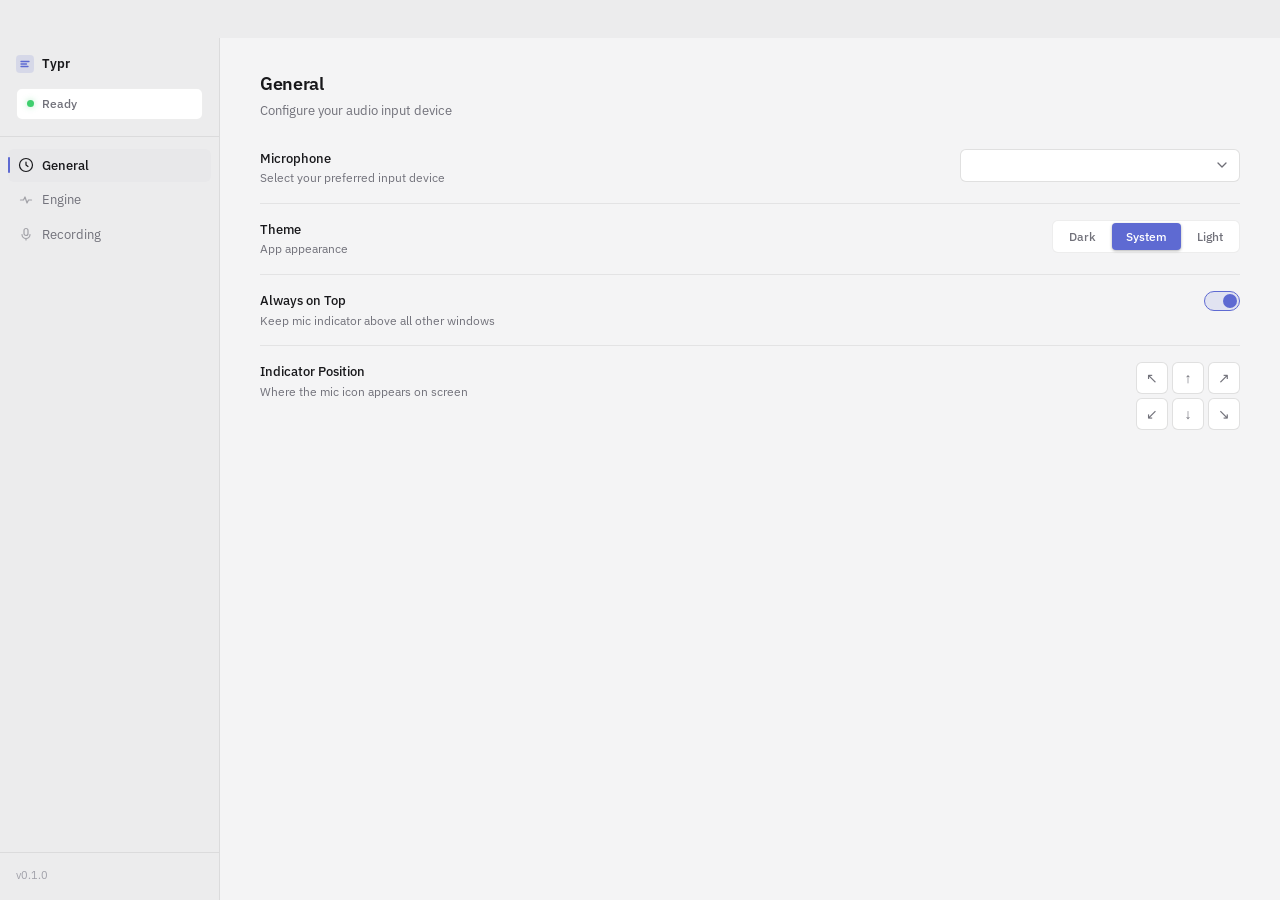
==== index.html @ 4ec6858b "WIP: stan zbudowanej wersji Typr przed zmianami (Groq, panel, języki) Co-Authored-By: Claude Opus 5." ====
<!doctype html>
<html lang="en" data-theme="system">
  <head>
    <meta charset="UTF-8" />
    <meta name="viewport" content="width=device-width, initial-scale=1.0" />
    <title>Typr</title>
    <link rel="preconnect" href="https://fonts.googleapis.com" />
    <link rel="preconnect" href="https://fonts.gstatic.com" crossorigin />
    <link href="https://fonts.googleapis.com/css2?family=IBM+Plex+Sans:wght@400;500;600&display=swap" rel="stylesheet" />
    <link rel="stylesheet" href="/src/style.css" />
  </head>
  <body>
    <div id="app">
      <div id="titlebar" data-tauri-drag-region></div>
      <div id="app-body">
      <aside id="sidebar">
        <div class="sidebar-header">
          <div class="app-identity">
            <svg class="app-icon" width="18" height="18" viewBox="0 0 18 18" fill="none">
              <rect width="18" height="18" rx="4" fill="currentColor" opacity="0.15"/>
              <path d="M5 6.5h8M5 9h5.5M5 11.5h7" stroke="currentColor" stroke-width="1.3" stroke-linecap="round"/>
            </svg>
            <span class="app-name">Typr</span>
          </div>
          <div id="status-indicator">
            <span id="status-dot"></span>
            <span id="status-text">Ready</span>
          </div>
        </div>
        <nav id="sidebar-nav">
          <a class="nav-item active" data-section="general">
            <svg class="nav-icon" width="16" height="16" viewBox="0 0 16 16" fill="none">
              <circle cx="8" cy="8" r="6.5" stroke="currentColor" stroke-width="1.2"/>
              <path d="M8 5v3l2 1.5" stroke="currentColor" stroke-width="1.2" stroke-linecap="round" stroke-linejoin="round"/>
            </svg>
            General
          </a>
          <a class="nav-item" data-section="engine">
            <svg class="nav-icon" width="16" height="16" viewBox="0 0 16 16" fill="none">
              <path d="M2.5 8h3l1.5-3 2 6 1.5-3h3" stroke="currentColor" stroke-width="1.2" stroke-linecap="round" stroke-linejoin="round"/>
            </svg>
            Engine
          </a>
          <a class="nav-item" data-section="recording">
            <svg class="nav-icon" width="16" height="16" viewBox="0 0 16 16" fill="none">
              <rect x="6" y="2.5" width="4" height="7" rx="2" stroke="currentColor" stroke-width="1.2"/>
              <path d="M4 8.5a4 4 0 008 0M8 12.5v1.5" stroke="currentColor" stroke-width="1.2" stroke-linecap="round"/>
            </svg>
            Recording
          </a>
        </nav>
        <div class="sidebar-footer">
          <span class="version-text">v0.1.0</span>
        </div>
      </aside>

      <main id="content">
        <section id="section-general" class="content-section active">
          <div class="section-header">
            <h2 class="section-title">General</h2>
            <p class="section-desc">Configure your audio input device</p>
          </div>
          <div class="settings-list">
            <div class="setting-row">
              <div class="setting-label">
                <span class="label-text">Microphone</span>
                <span class="label-hint">Select your preferred input device</span>
              </div>
              <div class="setting-control">
                <select id="mic-select"></select>
              </div>
            </div>
            <div class="setting-row">
              <div class="setting-label">
                <span class="label-text">Theme</span>
                <span class="label-hint">App appearance</span>
              </div>
              <div class="setting-control">
                <div class="toggle-group">
                  <button class="toggle-btn theme-btn" data-theme="dark">Dark</button>
                  <button class="toggle-btn theme-btn active" data-theme="system">System</button>
                  <button class="toggle-btn theme-btn" data-theme="light">Light</button>
                </div>
              </div>
            </div>
            <div class="setting-row">
              <div class="setting-label">
                <span class="label-text">Always on Top</span>
                <span class="label-hint">Keep mic indicator above all other windows</span>
              </div>
              <div class="setting-control">
                <label class="switch">
                  <input type="checkbox" id="always-on-top" checked />
                  <span class="switch-track"></span>
                </label>
              </div>
            </div>
            <div class="setting-row">
              <div class="setting-label">
                <span class="label-text">Indicator Position</span>
                <span class="label-hint">Where the mic icon appears on screen</span>
              </div>
              <div class="setting-control">
                <div class="position-grid" id="position-grid">
                  <button class="pos-btn" data-pos="top-left">↖</button>
                  <button class="pos-btn" data-pos="top-center">↑</button>
                  <button class="pos-btn" data-pos="top-right">↗</button>
                  <button class="pos-btn" data-pos="bottom-left">↙</button>
                  <button class="pos-btn" data-pos="bottom-center">↓</button>
                  <button class="pos-btn" data-pos="bottom-right">↘</button>
                </div>
              </div>
            </div>
          </div>
        </section>

        <section id="section-engine" class="content-section">
          <div class="section-header">
            <h2 class="section-title">Engine</h2>
            <p class="section-desc">OpenAI Whisper API transcription</p>
          </div>
          <div class="settings-list">
            <div class="setting-row">
              <div class="setting-label">
                <span class="label-text">OpenAI API Key</span>
                <span class="label-hint">Get your key from platform.openai.com/api-keys</span>
              </div>
              <div class="setting-control">
                <input type="password" id="openai-key" placeholder="sk-..." />
              </div>
            </div>
          </div>
        </section>

        <section id="section-recording" class="content-section">
          <div class="section-header">
            <h2 class="section-title">Recording</h2>
            <p class="section-desc">Configure your hotkeys — both work independently</p>
          </div>
          <div class="settings-list">
            <div class="setting-row">
              <div class="setting-label">
                <span class="label-text">Toggle Hotkey</span>
                <span class="label-hint">Press once to start, press again to stop &amp; transcribe</span>
              </div>
              <div class="setting-control">
                <button id="hotkey-toggle-btn" class="hotkey-btn">⌘ ⇧ Space</button>
              </div>
            </div>
            <div class="setting-row">
              <div class="setting-label">
                <span class="label-text">Push to Talk Hotkey</span>
                <span class="label-hint">Hold to record, release to transcribe</span>
              </div>
              <div class="setting-control">
                <button id="hotkey-ptt-btn" class="hotkey-btn">⇧ ⌥ Space</button>
              </div>
            </div>
          </div>
        </section>
      </main>
      </div>
    </div>
    <script type="module" src="/src/main.ts"></script>
  </body>
</html>
---- src/style.css ----
:root {
  --bg:             #09090b;
  --sidebar-bg:     #0c0c0e;
  --surface:        #131316;
  --surface-hover:  #1a1a1f;
  --surface-active: #1f1f26;
  --text:           #ececef;
  --text-secondary: #6e6e76;
  --text-tertiary:  #3e3e44;
  --accent:         #5e6ad2;
  --accent-hover:   #6872db;
  --accent-subtle:  rgba(94, 106, 210, 0.12);
  --green:          #3ecf6e;
  --red:            #e5484d;
  --yellow:         #f5a623;
  --border:         rgba(255, 255, 255, 0.06);
  --border-strong:  rgba(255, 255, 255, 0.1);
  --radius:         6px;
  --radius-lg:      8px;
  --font:           'IBM Plex Sans', -apple-system, BlinkMacSystemFont, "Segoe UI", sans-serif;
  --transition:     150ms ease;
}

:root[data-theme="light"] {
  --bg:             #f4f4f5;
  --sidebar-bg:     #ececed;
  --surface:        #ffffff;
  --surface-hover:  #f0f0f1;
  --surface-active: #e8e8ea;
  --text:           #18181b;
  --text-secondary: #71717a;
  --text-tertiary:  #a1a1aa;
  --border:         rgba(0, 0, 0, 0.07);
  --border-strong:  rgba(0, 0, 0, 0.12);
}

@media (prefers-color-scheme: light) {
  :root[data-theme="system"] {
    --bg:             #f4f4f5;
    --sidebar-bg:     #ececed;
    --surface:        #ffffff;
    --surface-hover:  #f0f0f1;
    --surface-active: #e8e8ea;
    --text:           #18181b;
    --text-secondary: #71717a;
    --text-tertiary:  #a1a1aa;
    --border:         rgba(0, 0, 0, 0.07);
    --border-strong:  rgba(0, 0, 0, 0.12);
  }
}

* {
  margin: 0;
  padding: 0;
  box-sizing: border-box;
}

body {
  font-family: var(--font);
  background: var(--bg);
  color: var(--text);
  user-select: none;
  -webkit-user-select: none;
  font-size: 13px;
  line-height: 1.5;
  -webkit-font-smoothing: antialiased;
  -moz-osx-font-smoothing: grayscale;
  overflow: hidden;
}

/* ── App Shell ──────────────────────────────────────── */

#app {
  display: flex;
  flex-direction: column;
  height: 100vh;
  width: 100vw;
}

#titlebar {
  height: 38px;
  width: 100%;
  flex-shrink: 0;
  background: var(--sidebar-bg);
}

#app-body {
  display: flex;
  flex: 1;
  min-height: 0;
}

/* ── Sidebar ────────────────────────────────────────── */

#sidebar {
  width: 220px;
  min-width: 220px;
  background: var(--sidebar-bg);
  border-right: 1px solid var(--border);
  display: flex;
  flex-direction: column;
  padding: 16px 0;
}

.sidebar-header {
  padding: 0 16px 16px;
  border-bottom: 1px solid var(--border);
  margin-bottom: 8px;
}

.app-identity {
  display: flex;
  align-items: center;
  gap: 8px;
  margin-bottom: 14px;
}

.app-icon {
  color: var(--accent);
  flex-shrink: 0;
}

.app-name {
  font-size: 13px;
  font-weight: 600;
  color: var(--text);
  letter-spacing: -0.01em;
}

#status-indicator {
  display: flex;
  align-items: center;
  gap: 8px;
  padding: 6px 10px;
  background: var(--surface);
  border-radius: var(--radius);
  border: 1px solid var(--border);
}

#status-dot {
  width: 7px;
  height: 7px;
  border-radius: 50%;
  background: var(--green);
  flex-shrink: 0;
  box-shadow: 0 0 6px rgba(62, 207, 110, 0.4);
}

#status-dot.ready {
  background: var(--green);
  box-shadow: 0 0 6px rgba(62, 207, 110, 0.4);
}

#status-dot.recording {
  background: var(--red);
  box-shadow: 0 0 6px rgba(229, 72, 77, 0.5);
  animation: pulse 1s ease-in-out infinite;
}

#status-dot.transcribing {
  background: var(--yellow);
  box-shadow: 0 0 6px rgba(245, 166, 35, 0.4);
  animation: pulse 1.5s ease-in-out infinite;
}

@keyframes pulse {
  0%, 100% { opacity: 1; }
  50% { opacity: 0.35; }
}

#status-text {
  font-size: 12px;
  font-weight: 500;
  color: var(--text-secondary);
}

/* ── Navigation ─────────────────────────────────────── */

#sidebar-nav {
  flex: 1;
  padding: 4px 8px;
  display: flex;
  flex-direction: column;
  gap: 1px;
}

.nav-item {
  display: flex;
  align-items: center;
  gap: 8px;
  padding: 7px 10px;
  border-radius: var(--radius);
  color: var(--text-secondary);
  text-decoration: none;
  font-size: 13px;
  font-weight: 400;
  cursor: pointer;
  transition: all var(--transition);
  position: relative;
}

.nav-item:hover {
  color: var(--text);
  background: var(--surface-hover);
}

.nav-item.active {
  color: var(--text);
  background: var(--surface-active);
  font-weight: 500;
}

.nav-item.active::before {
  content: '';
  position: absolute;
  left: 0;
  top: 50%;
  transform: translateY(-50%);
  width: 2px;
  height: 16px;
  background: var(--accent);
  border-radius: 1px;
}

.nav-icon {
  width: 16px;
  height: 16px;
  flex-shrink: 0;
  opacity: 0.6;
}

.nav-item.active .nav-icon {
  opacity: 1;
}

/* ── Sidebar Footer ─────────────────────────────────── */

.sidebar-footer {
  padding: 12px 16px 0;
  border-top: 1px solid var(--border);
  margin-top: auto;
}

.version-text {
  font-size: 11px;
  color: var(--text-tertiary);
  font-weight: 400;
}

/* ── Content Area ───────────────────────────────────── */

#content {
  flex: 1;
  overflow-y: auto;
  background: var(--bg);
}

.content-section {
  display: none;
  padding: 32px 40px;
  animation: fadeIn 200ms ease;
}

.content-section.active {
  display: block;
}

@keyframes fadeIn {
  from { opacity: 0; transform: translateY(4px); }
  to { opacity: 1; transform: translateY(0); }
}

.section-header {
  margin-bottom: 28px;
}

.section-title {
  font-size: 18px;
  font-weight: 600;
  color: var(--text);
  letter-spacing: -0.02em;
  margin-bottom: 4px;
}

.section-desc {
  font-size: 13px;
  color: var(--text-secondary);
  font-weight: 400;
}

/* ── Settings List ──────────────────────────────────── */

.settings-list {
  display: flex;
  flex-direction: column;
}

.setting-row {
  display: flex;
  align-items: flex-start;
  justify-content: space-between;
  gap: 32px;
  padding: 16px 0;
  border-bottom: 1px solid var(--border);
}

.setting-row:first-child {
  padding-top: 0;
}

.setting-row:last-child {
  border-bottom: none;
}

.setting-label {
  flex-shrink: 0;
  min-width: 200px;
}

.label-text {
  display: block;
  font-size: 13px;
  font-weight: 500;
  color: var(--text);
  margin-bottom: 2px;
}

.label-hint {
  display: block;
  font-size: 12px;
  color: var(--text-secondary);
  line-height: 1.4;
}

.setting-control {
  flex: 1;
  display: flex;
  justify-content: flex-end;
  min-width: 0;
}

/* ── Form Controls ──────────────────────────────────── */

select,
input[type="password"] {
  width: 100%;
  max-width: 280px;
  padding: 7px 12px;
  background: var(--surface);
  color: var(--text);
  border: 1px solid var(--border-strong);
  border-radius: var(--radius);
  font-family: var(--font);
  font-size: 13px;
  outline: none;
  transition: border-color var(--transition);
  appearance: none;
  -webkit-appearance: none;
}

select {
  background-image: url("data:image/svg+xml,%3Csvg width='10' height='6' viewBox='0 0 10 6' fill='none' xmlns='http://www.w3.org/2000/svg'%3E%3Cpath d='M1 1l4 4 4-4' stroke='%236e6e76' stroke-width='1.3' stroke-linecap='round' stroke-linejoin='round'/%3E%3C/svg%3E");
  background-repeat: no-repeat;
  background-position: right 12px center;
  padding-right: 32px;
  cursor: pointer;
}

select:focus,
input[type="password"]:focus {
  border-color: var(--accent);
  box-shadow: 0 0 0 2px var(--accent-subtle);
}

input[type="password"]::placeholder {
  color: var(--text-tertiary);
}

/* ── Toggle Group ───────────────────────────────────── */

.toggle-group {
  display: inline-flex;
  gap: 2px;
  background: var(--surface);
  border-radius: var(--radius);
  padding: 2px;
  border: 1px solid var(--border);
}

.toggle-btn {
  padding: 6px 14px;
  border: none;
  border-radius: 4px;
  background: transparent;
  color: var(--text-secondary);
  font-family: var(--font);
  font-size: 12px;
  font-weight: 500;
  cursor: pointer;
  transition: all var(--transition);
  white-space: nowrap;
}

.toggle-btn:hover {
  color: var(--text);
}

.toggle-btn.active {
  background: var(--accent);
  color: #fff;
  box-shadow: 0 1px 3px rgba(0, 0, 0, 0.3);
}

/* ── Buttons ────────────────────────────────────────── */

.btn-primary {
  padding: 7px 16px;
  background: var(--accent);
  color: #fff;
  border: none;
  border-radius: var(--radius);
  font-family: var(--font);
  font-size: 12px;
  font-weight: 500;
  cursor: pointer;
  transition: all var(--transition);
  white-space: nowrap;
}

.btn-primary:hover {
  background: var(--accent-hover);
}

.btn-primary:disabled {
  opacity: 0.5;
  cursor: default;
}

/* ── Model Row ──────────────────────────────────────── */

.model-row {
  display: flex;
  gap: 8px;
  width: 100%;
  max-width: 280px;
}

.model-row select {
  flex: 1;
  max-width: none;
}

/* ── Progress Bar ───────────────────────────────────── */

#download-progress {
  padding: 0 0 16px;
  border-bottom: 1px solid var(--border);
}

#progress-bar {
  height: 3px;
  background: var(--surface);
  border-radius: 2px;
  overflow: hidden;
  margin-top: 8px;
}

#progress-fill {
  height: 100%;
  background: var(--accent);
  border-radius: 2px;
  transition: width 0.3s ease;
  width: 0%;
}

/* ── Kbd ────────────────────────────────────────────── */

kbd {
  display: inline-block;
  padding: 5px 12px;
  background: var(--surface);
  border: 1px solid var(--border-strong);
  border-radius: var(--radius);
  font-family: 'SF Mono', 'Fira Code', 'Cascadia Code', monospace;
  font-size: 12px;
  color: var(--text-secondary);
  letter-spacing: 0.02em;
}

/* ── Utility ────────────────────────────────────────── */

.hidden {
  display: none !important;
}

/* ── Scrollbar ──────────────────────────────────────── */

#content::-webkit-scrollbar {
  width: 6px;
}

#content::-webkit-scrollbar-track {
  background: transparent;
}

#content::-webkit-scrollbar-thumb {
  background: var(--border-strong);
  border-radius: 3px;
}

#content::-webkit-scrollbar-thumb:hover {
  background: var(--text-tertiary);
}

/* ── Selection ──────────────────────────────────────── */

::selection {
  background: var(--accent-subtle);
  color: var(--text);
}

/* ── Hotkey button ──────────────────────────────────── */

.hotkey-btn {
  background: var(--surface);
  border: 1px solid var(--border-strong);
  border-radius: var(--radius);
  color: var(--text);
  font-family: var(--font);
  font-size: 13px;
  padding: 5px 12px;
  cursor: pointer;
  transition: background var(--transition), border-color var(--transition);
  min-width: 110px;
  text-align: center;
}

.hotkey-btn:hover {
  background: var(--surface-hover);
  border-color: var(--accent);
}

/* ── Toggle switch ──────────────────────────────────── */

.switch {
  position: relative;
  display: inline-block;
  width: 36px;
  height: 20px;
  cursor: pointer;
}

.switch input { display: none; }

.switch-track {
  position: absolute;
  inset: 0;
  background: var(--surface);
  border: 1px solid var(--border-strong);
  border-radius: 10px;
  transition: background var(--transition), border-color var(--transition);
}

.switch-track::after {
  content: '';
  position: absolute;
  width: 14px;
  height: 14px;
  left: 2px;
  top: 2px;
  background: var(--text-secondary);
  border-radius: 50%;
  transition: transform var(--transition), background var(--transition);
}

.switch input:checked + .switch-track {
  background: var(--accent-subtle);
  border-color: var(--accent);
}

.switch input:checked + .switch-track::after {
  background: var(--accent);
  transform: translateX(16px);
}

/* ── Position grid ──────────────────────────────────── */

.position-grid {
  display: grid;
  grid-template-columns: repeat(3, 32px);
  gap: 4px;
}

.pos-btn {
  width: 32px;
  height: 32px;
  background: var(--surface);
  border: 1px solid var(--border-strong);
  border-radius: var(--radius);
  color: var(--text-secondary);
  font-size: 14px;
  cursor: pointer;
  display: flex;
  align-items: center;
  justify-content: center;
  transition: background var(--transition), border-color var(--transition), color var(--transition);
}

.pos-btn:hover {
  background: var(--surface-hover);
  color: var(--text);
}

.pos-btn.active {
  background: var(--accent-subtle);
  border-color: var(--accent);
  color: var(--accent);
}

.hotkey-btn.capturing {
  border-color: var(--accent);
  color: var(--text-secondary);
  background: var(--surface-active);
}
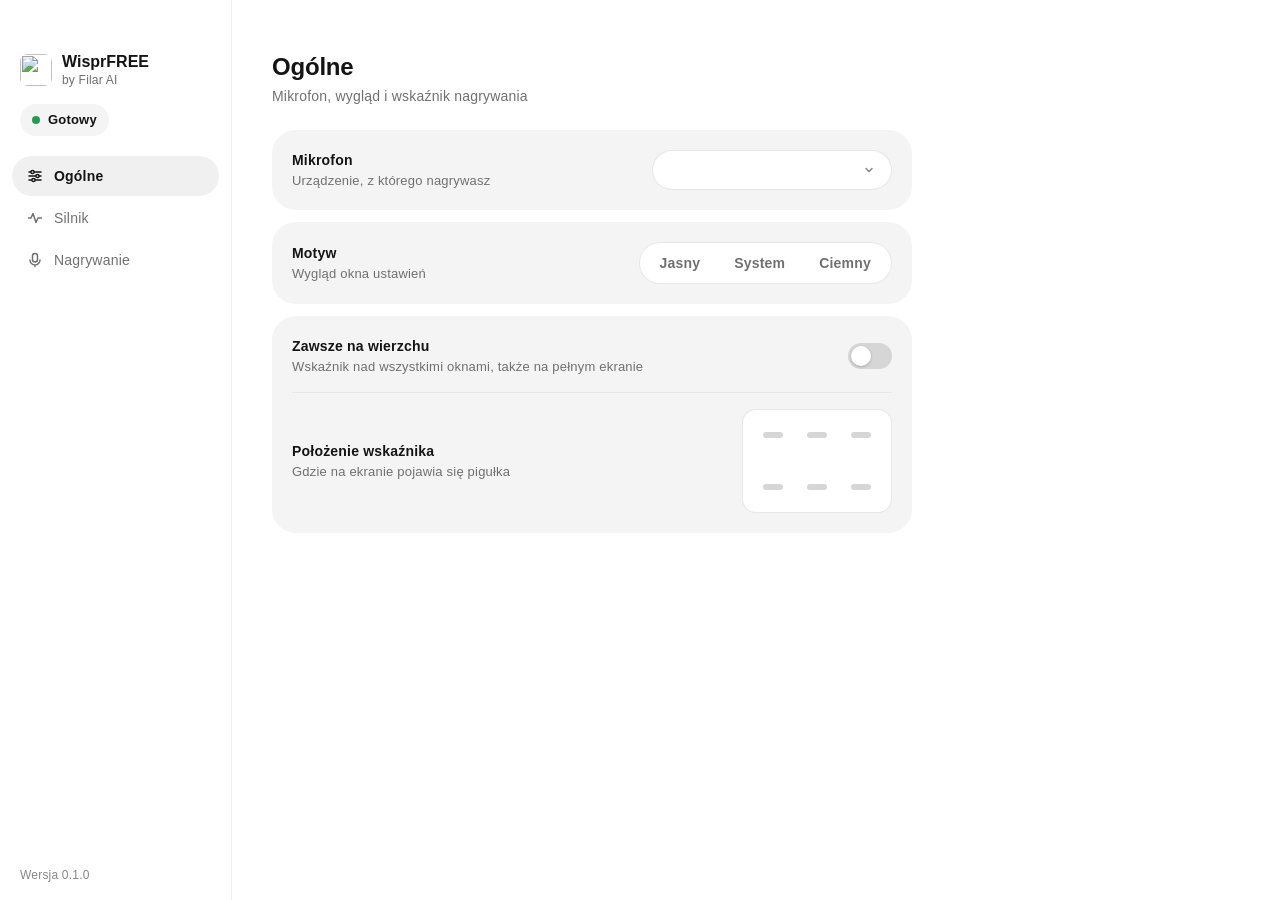
==== commit 6be38436: "WisprFREE: Groq i języki, klucze w Pęku kluczy, nowy wygląd Filar AI - Groq (whisper-large-v3-turbo)" ====
--- a/index.html
+++ b/index.html
@@ -1,164 +1,271 @@
 <!doctype html>
-<html lang="en" data-theme="system">
+<html lang="pl" data-theme="system">
   <head>
     <meta charset="UTF-8" />
     <meta name="viewport" content="width=device-width, initial-scale=1.0" />
-    <title>Typr</title>
-    <link rel="preconnect" href="https://fonts.googleapis.com" />
-    <link rel="preconnect" href="https://fonts.gstatic.com" crossorigin />
-    <link href="https://fonts.googleapis.com/css2?family=IBM+Plex+Sans:wght@400;500;600&display=swap" rel="stylesheet" />
+    <title>WisprFREE</title>
     <link rel="stylesheet" href="/src/style.css" />
   </head>
   <body>
     <div id="app">
       <div id="titlebar" data-tauri-drag-region></div>
       <div id="app-body">
-      <aside id="sidebar">
-        <div class="sidebar-header">
-          <div class="app-identity">
-            <svg class="app-icon" width="18" height="18" viewBox="0 0 18 18" fill="none">
-              <rect width="18" height="18" rx="4" fill="currentColor" opacity="0.15"/>
-              <path d="M5 6.5h8M5 9h5.5M5 11.5h7" stroke="currentColor" stroke-width="1.3" stroke-linecap="round"/>
-            </svg>
-            <span class="app-name">Typr</span>
+        <aside id="sidebar">
+          <div class="sidebar-header">
+            <div class="app-identity">
+              <img class="app-icon" src="/app-icon.png" alt="" width="32" height="32" />
+              <div class="app-name-wrap">
+                <span class="app-name">WisprFREE</span>
+                <span class="app-by">by Filar AI</span>
+              </div>
+            </div>
+            <div id="status-indicator" role="status" aria-live="polite">
+              <span id="status-dot" class="ready"></span>
+              <span id="status-text">Gotowy</span>
+            </div>
           </div>
-          <div id="status-indicator">
-            <span id="status-dot"></span>
-            <span id="status-text">Ready</span>
+
+          <nav id="sidebar-nav">
+            <a class="nav-item active" data-section="general" href="#">
+              <svg class="nav-icon" width="18" height="18" viewBox="0 0 18 18" fill="none" aria-hidden="true">
+                <path d="M3 5h12M3 9h12M3 13h12" stroke="currentColor" stroke-width="1.5" stroke-linecap="round"/>
+                <circle cx="6.5" cy="5" r="1.6" fill="var(--sidebar-bg)" stroke="currentColor" stroke-width="1.5"/>
+                <circle cx="11.5" cy="9" r="1.6" fill="var(--sidebar-bg)" stroke="currentColor" stroke-width="1.5"/>
+                <circle cx="7.5" cy="13" r="1.6" fill="var(--sidebar-bg)" stroke="currentColor" stroke-width="1.5"/>
+              </svg>
+              Ogólne
+            </a>
+            <a class="nav-item" data-section="engine" href="#">
+              <svg class="nav-icon" width="18" height="18" viewBox="0 0 18 18" fill="none" aria-hidden="true">
+                <path d="M2.5 9h2.5l2-4.5 3 9 2-4.5h3.5" stroke="currentColor" stroke-width="1.5" stroke-linecap="round" stroke-linejoin="round"/>
+              </svg>
+              Silnik
+              <span class="nav-badge" id="engine-badge" hidden aria-label="Brak klucza">!</span>
+            </a>
+            <a class="nav-item" data-section="recording" href="#">
+              <svg class="nav-icon" width="18" height="18" viewBox="0 0 18 18" fill="none" aria-hidden="true">
+                <rect x="6.5" y="2.5" width="5" height="8.5" rx="2.5" stroke="currentColor" stroke-width="1.5"/>
+                <path d="M4 9a5 5 0 0010 0M9 14v1.5" stroke="currentColor" stroke-width="1.5" stroke-linecap="round"/>
+              </svg>
+              Nagrywanie
+            </a>
+          </nav>
+
+          <div class="sidebar-footer">
+            <span class="version-text">Wersja 0.1.0</span>
           </div>
-        </div>
-        <nav id="sidebar-nav">
-          <a class="nav-item active" data-section="general">
-            <svg class="nav-icon" width="16" height="16" viewBox="0 0 16 16" fill="none">
-              <circle cx="8" cy="8" r="6.5" stroke="currentColor" stroke-width="1.2"/>
-              <path d="M8 5v3l2 1.5" stroke="currentColor" stroke-width="1.2" stroke-linecap="round" stroke-linejoin="round"/>
-            </svg>
-            General
-          </a>
-          <a class="nav-item" data-section="engine">
-            <svg class="nav-icon" width="16" height="16" viewBox="0 0 16 16" fill="none">
-              <path d="M2.5 8h3l1.5-3 2 6 1.5-3h3" stroke="currentColor" stroke-width="1.2" stroke-linecap="round" stroke-linejoin="round"/>
-            </svg>
-            Engine
-          </a>
-          <a class="nav-item" data-section="recording">
-            <svg class="nav-icon" width="16" height="16" viewBox="0 0 16 16" fill="none">
-              <rect x="6" y="2.5" width="4" height="7" rx="2" stroke="currentColor" stroke-width="1.2"/>
-              <path d="M4 8.5a4 4 0 008 0M8 12.5v1.5" stroke="currentColor" stroke-width="1.2" stroke-linecap="round"/>
-            </svg>
-            Recording
-          </a>
-        </nav>
-        <div class="sidebar-footer">
-          <span class="version-text">v0.1.0</span>
-        </div>
-      </aside>
-
-      <main id="content">
-        <section id="section-general" class="content-section active">
-          <div class="section-header">
-            <h2 class="section-title">General</h2>
-            <p class="section-desc">Configure your audio input device</p>
+        </aside>
+
+        <main id="content">
+          <!-- OGÓLNE -->
+          <section id="section-general" class="content-section active">
+            <header class="section-header">
+              <h1 class="section-title">Ogólne</h1>
+              <p class="section-desc">Mikrofon, wygląd i wskaźnik nagrywania</p>
+            </header>
+
+            <div class="card">
+              <div class="setting-row">
+                <div class="setting-label">
+                  <label class="label-text" for="mic-select">Mikrofon</label>
+                  <span class="label-hint" id="mic-hint">Urządzenie, z którego nagrywasz</span>
+                </div>
+                <div class="setting-control">
+                  <select id="mic-select"></select>
+                </div>
+              </div>
+            </div>
+
+            <div class="card">
+              <div class="setting-row">
+                <div class="setting-label">
+                  <span class="label-text">Motyw</span>
+                  <span class="label-hint">Wygląd okna ustawień</span>
+                </div>
+                <div class="setting-control">
+                  <div class="segmented" role="radiogroup" aria-label="Motyw">
+                    <button class="segment theme-btn" data-theme="light" role="radio">Jasny</button>
+                    <button class="segment theme-btn" data-theme="system" role="radio">System</button>
+                    <button class="segment theme-btn" data-theme="dark" role="radio">Ciemny</button>
+                  </div>
+                </div>
+              </div>
+            </div>
+
+            <div class="card">
+              <div class="setting-row">
+                <div class="setting-label">
+                  <label class="label-text" for="always-on-top">Zawsze na wierzchu</label>
+                  <span class="label-hint">Wskaźnik nad wszystkimi oknami, także na pełnym ekranie</span>
+                </div>
+                <div class="setting-control">
+                  <label class="switch">
+                    <input type="checkbox" id="always-on-top" />
+                    <span class="switch-track"></span>
+                  </label>
+                </div>
+              </div>
+              <div class="setting-row">
+                <div class="setting-label">
+                  <span class="label-text">Położenie wskaźnika</span>
+                  <span class="label-hint">Gdzie na ekranie pojawia się pigułka</span>
+                </div>
+                <div class="setting-control">
+                  <div class="position-grid" role="radiogroup" aria-label="Położenie wskaźnika">
+                    <button class="pos-btn" data-pos="top-left" aria-label="Lewy górny róg"><span></span></button>
+                    <button class="pos-btn" data-pos="top-center" aria-label="Góra, środek"><span></span></button>
+                    <button class="pos-btn" data-pos="top-right" aria-label="Prawy górny róg"><span></span></button>
+                    <button class="pos-btn" data-pos="bottom-left" aria-label="Lewy dolny róg"><span></span></button>
+                    <button class="pos-btn" data-pos="bottom-center" aria-label="Dół, środek"><span></span></button>
+                    <button class="pos-btn" data-pos="bottom-right" aria-label="Prawy dolny róg"><span></span></button>
+                  </div>
+                </div>
+              </div>
+            </div>
+          </section>
+
+          <!-- SILNIK -->
+          <section id="section-engine" class="content-section">
+            <header class="section-header">
+              <h1 class="section-title">Silnik</h1>
+              <p class="section-desc">Kto zamienia mowę na tekst i w jakim języku</p>
+            </header>
+
+            <div class="banner" id="key-banner" hidden>
+              <span id="key-banner-text">Brak klucza Groq. Bez niego dyktowanie nie zadziała.</span>
+              <button class="link-btn" id="key-banner-link">Pobierz darmowy klucz →</button>
+            </div>
+
+            <div class="card">
+              <div class="setting-row">
+                <div class="setting-label">
+                  <span class="label-text">Dostawca</span>
+                  <span class="label-hint">Groq: darmowy i szybszy. OpenAI: płatny (whisper-1)</span>
+                </div>
+                <div class="setting-control">
+                  <div class="segmented" role="radiogroup" aria-label="Dostawca">
+                    <button class="segment engine-btn" data-engine="groq" role="radio">Groq</button>
+                    <button class="segment engine-btn" data-engine="openai" role="radio">OpenAI</button>
+                  </div>
+                </div>
+              </div>
+            </div>
+
+            <div class="card">
+              <div class="setting-row key-row" data-provider="groq">
+                <div class="setting-label">
+                  <span class="label-text">Klucz Groq</span>
+                  <span class="label-hint">Darmowy, z console.groq.com</span>
+                </div>
+                <div class="setting-control key-control"></div>
+              </div>
+              <div class="setting-row key-row" data-provider="openai">
+                <div class="setting-label">
+                  <span class="label-text">Klucz OpenAI</span>
+                  <span class="label-hint">Z platform.openai.com/api-keys</span>
+                </div>
+                <div class="setting-control key-control"></div>
+              </div>
+              <p class="card-note">
+                <svg width="14" height="14" viewBox="0 0 14 14" fill="none" aria-hidden="true"><rect x="3" y="6" width="8" height="6" rx="1.5" stroke="currentColor" stroke-width="1.3"/><path d="M4.75 6V4.5a2.25 2.25 0 014.5 0V6" stroke="currentColor" stroke-width="1.3"/></svg>
+                Klucze są w Pęku kluczy macOS. Aplikacja nigdy ich nie pokazuje.
+              </p>
+            </div>
+
+            <div class="card">
+              <div class="setting-row">
+                <div class="setting-label">
+                  <label class="label-text" for="language-select">Język główny</label>
+                  <span class="label-hint">W tym języku dyktujesz najczęściej</span>
+                </div>
+                <div class="setting-control">
+                  <select id="language-select">
+                    <option value="pl">Polski</option>
+                    <option value="en">Angielski</option>
+                    <option value="de">Niemiecki</option>
+                    <option value="es">Hiszpański</option>
+                    <option value="fr">Francuski</option>
+                    <option value="it">Włoski</option>
+                    <option value="uk">Ukraiński</option>
+                    <option value="ru">Rosyjski</option>
+                    <option value="auto">Wykrywaj automatycznie</option>
+                  </select>
+                </div>
+              </div>
+              <div class="setting-row">
+                <div class="setting-label">
+                  <label class="label-text" for="secondary-language-select">Język dodatkowy</label>
+                  <span class="label-hint">Też rozpoznawany. Inny język zostanie zapisany jako główny</span>
+                </div>
+                <div class="setting-control">
+                  <select id="secondary-language-select">
+                    <option value="none">Brak</option>
+                    <option value="en">Angielski</option>
+                    <option value="pl">Polski</option>
+                    <option value="de">Niemiecki</option>
+                    <option value="es">Hiszpański</option>
+                    <option value="fr">Francuski</option>
+                    <option value="it">Włoski</option>
+                    <option value="uk">Ukraiński</option>
+                    <option value="ru">Rosyjski</option>
+                  </select>
+                </div>
+              </div>
+            </div>
+          </section>
+
+          <!-- NAGRYWANIE -->
+          <section id="section-recording" class="content-section">
+            <header class="section-header">
+              <h1 class="section-title">Nagrywanie</h1>
+              <p class="section-desc">Skróty klawiszowe i co dzieje się z tekstem</p>
+            </header>
+
+            <div class="card">
+              <div class="setting-row">
+                <div class="setting-label">
+                  <span class="label-text">Włącz / wyłącz nagrywanie</span>
+                  <span class="label-hint">Naciśnij raz, żeby zacząć, drugi raz, żeby zakończyć</span>
+                </div>
+                <div class="setting-control">
+                  <button id="hotkey-toggle-btn" class="hotkey-btn"></button>
+                </div>
+              </div>
+              <div class="setting-row">
+                <div class="setting-label">
+                  <span class="label-text">Przytrzymaj i mów</span>
+                  <span class="label-hint">Trzymaj, gdy mówisz. Puść, żeby zakończyć</span>
+                </div>
+                <div class="setting-control">
+                  <button id="hotkey-ptt-btn" class="hotkey-btn"></button>
+                </div>
+              </div>
+              <p class="card-note">Kliknij skrót i naciśnij nową kombinację. Esc anuluje.</p>
+            </div>
+
+            <div class="card">
+              <div class="setting-row">
+                <div class="setting-label">
+                  <label class="label-text" for="auto-paste">Wklejaj automatycznie</label>
+                  <span class="label-hint">Tekst pojawia się tam, gdzie miga kursor. Po wyłączeniu trafia tylko do schowka (⌘V)</span>
+                </div>
+                <div class="setting-control">
+                  <label class="switch">
+                    <input type="checkbox" id="auto-paste" />
+                    <span class="switch-track"></span>
+                  </label>
+                </div>
+              </div>
+            </div>
+          </section>
+
+          <div id="save-bar" class="floating-bar" hidden>
+            <span class="floating-text">Masz niezapisane zmiany</span>
+            <button id="discard-btn" class="bar-btn ghost">Odrzuć</button>
+            <button id="save-btn" class="bar-btn primary">Zapisz <kbd>⌘S</kbd></button>
           </div>
-          <div class="settings-list">
-            <div class="setting-row">
-              <div class="setting-label">
-                <span class="label-text">Microphone</span>
-                <span class="label-hint">Select your preferred input device</span>
-              </div>
-              <div class="setting-control">
-                <select id="mic-select"></select>
-              </div>
-            </div>
-            <div class="setting-row">
-              <div class="setting-label">
-                <span class="label-text">Theme</span>
-                <span class="label-hint">App appearance</span>
-              </div>
-              <div class="setting-control">
-                <div class="toggle-group">
-                  <button class="toggle-btn theme-btn" data-theme="dark">Dark</button>
-                  <button class="toggle-btn theme-btn active" data-theme="system">System</button>
-                  <button class="toggle-btn theme-btn" data-theme="light">Light</button>
-                </div>
-              </div>
-            </div>
-            <div class="setting-row">
-              <div class="setting-label">
-                <span class="label-text">Always on Top</span>
-                <span class="label-hint">Keep mic indicator above all other windows</span>
-              </div>
-              <div class="setting-control">
-                <label class="switch">
-                  <input type="checkbox" id="always-on-top" checked />
-                  <span class="switch-track"></span>
-                </label>
-              </div>
-            </div>
-            <div class="setting-row">
-              <div class="setting-label">
-                <span class="label-text">Indicator Position</span>
-                <span class="label-hint">Where the mic icon appears on screen</span>
-              </div>
-              <div class="setting-control">
-                <div class="position-grid" id="position-grid">
-                  <button class="pos-btn" data-pos="top-left">↖</button>
-                  <button class="pos-btn" data-pos="top-center">↑</button>
-                  <button class="pos-btn" data-pos="top-right">↗</button>
-                  <button class="pos-btn" data-pos="bottom-left">↙</button>
-                  <button class="pos-btn" data-pos="bottom-center">↓</button>
-                  <button class="pos-btn" data-pos="bottom-right">↘</button>
-                </div>
-              </div>
-            </div>
-          </div>
-        </section>
-
-        <section id="section-engine" class="content-section">
-          <div class="section-header">
-            <h2 class="section-title">Engine</h2>
-            <p class="section-desc">OpenAI Whisper API transcription</p>
-          </div>
-          <div class="settings-list">
-            <div class="setting-row">
-              <div class="setting-label">
-                <span class="label-text">OpenAI API Key</span>
-                <span class="label-hint">Get your key from platform.openai.com/api-keys</span>
-              </div>
-              <div class="setting-control">
-                <input type="password" id="openai-key" placeholder="sk-..." />
-              </div>
-            </div>
-          </div>
-        </section>
-
-        <section id="section-recording" class="content-section">
-          <div class="section-header">
-            <h2 class="section-title">Recording</h2>
-            <p class="section-desc">Configure your hotkeys — both work independently</p>
-          </div>
-          <div class="settings-list">
-            <div class="setting-row">
-              <div class="setting-label">
-                <span class="label-text">Toggle Hotkey</span>
-                <span class="label-hint">Press once to start, press again to stop &amp; transcribe</span>
-              </div>
-              <div class="setting-control">
-                <button id="hotkey-toggle-btn" class="hotkey-btn">⌘ ⇧ Space</button>
-              </div>
-            </div>
-            <div class="setting-row">
-              <div class="setting-label">
-                <span class="label-text">Push to Talk Hotkey</span>
-                <span class="label-hint">Hold to record, release to transcribe</span>
-              </div>
-              <div class="setting-control">
-                <button id="hotkey-ptt-btn" class="hotkey-btn">⇧ ⌥ Space</button>
-              </div>
-            </div>
-          </div>
-        </section>
-      </main>
+          <div id="toast" class="floating-bar toast" hidden role="alert"></div>
+        </main>
       </div>
     </div>
     <script type="module" src="/src/main.ts"></script>
--- a/src/style.css
+++ b/src/style.css
@@ -1,624 +1,471 @@
+/* WisprFREE — Filar AI design system (monochrome, Instrument Sans, pill controls, 24px cards).
+   Sizes scaled down from the website scale for a compact desktop window. */
+
+@font-face {
+  font-family: "Instrument Sans";
+  src: url("/fonts/instrument-sans-latin-ext-wght-normal.woff2") format("woff2");
+  font-weight: 400 700;
+  font-display: block;
+  unicode-range: U+0100-024F, U+0259, U+1E00-1EFF, U+2020, U+20A0-20AB, U+20AD-20C0, U+2113, U+2C60-2C7F, U+A720-A7FF;
+}
+@font-face {
+  font-family: "Instrument Sans";
+  src: url("/fonts/instrument-sans-latin-wght-normal.woff2") format("woff2");
+  font-weight: 400 700;
+  font-display: block;
+  unicode-range: U+0000-00FF, U+0131, U+0152-0153, U+02BB-02BC, U+02C6, U+02DA, U+02DC, U+0304, U+0308, U+0329, U+2000-206F, U+20AC, U+2122, U+2191, U+2193, U+2212, U+2215, U+FEFF, U+FFFD;
+}
+
 :root {
-  --bg:             #09090b;
-  --sidebar-bg:     #0c0c0e;
-  --surface:        #131316;
-  --surface-hover:  #1a1a1f;
-  --surface-active: #1f1f26;
-  --text:           #ececef;
-  --text-secondary: #6e6e76;
-  --text-tertiary:  #3e3e44;
-  --accent:         #5e6ad2;
-  --accent-hover:   #6872db;
-  --accent-subtle:  rgba(94, 106, 210, 0.12);
-  --green:          #3ecf6e;
-  --red:            #e5484d;
-  --yellow:         #f5a623;
-  --border:         rgba(255, 255, 255, 0.06);
-  --border-strong:  rgba(255, 255, 255, 0.1);
-  --radius:         6px;
-  --radius-lg:      8px;
-  --font:           'IBM Plex Sans', -apple-system, BlinkMacSystemFont, "Segoe UI", sans-serif;
-  --transition:     150ms ease;
-}
-
-:root[data-theme="light"] {
-  --bg:             #f4f4f5;
-  --sidebar-bg:     #ececed;
-  --surface:        #ffffff;
-  --surface-hover:  #f0f0f1;
-  --surface-active: #e8e8ea;
-  --text:           #18181b;
-  --text-secondary: #71717a;
-  --text-tertiary:  #a1a1aa;
-  --border:         rgba(0, 0, 0, 0.07);
-  --border-strong:  rgba(0, 0, 0, 0.12);
-}
-
-@media (prefers-color-scheme: light) {
+  --bg:               #ffffff;
+  --sidebar-bg:       #ffffff;
+  --surface:          #f4f4f4;
+  --surface-2:        #f0f0f0;
+  --surface-2-hover:  #e8e8e8;
+  --control:          #ffffff;
+  --control-border:   rgba(64, 64, 64, 0.12);
+  --text:             #141414;
+  --text-secondary:   #707070;
+  --text-tertiary:    #878787;
+  --inverse:          #141414;
+  --inverse-hover:    #262626;
+  --on-inverse:       #ffffff;
+  --border:           rgba(64, 64, 64, 0.08);
+  --switch-off:       #d6d6d6;
+  --green:            #1f9d55;
+  --amber:            #c27803;
+  --red:              #d92d20;
+  --red-bg:           #fdf1f0;
+  --red-text:         #b42318;
+  --focus:            rgba(20, 20, 20, 0.22);
+  --radius-card:      24px;
+  --radius-sm:        8px;
+  --font:             "Instrument Sans", -apple-system, BlinkMacSystemFont, sans-serif;
+  --ease:             cubic-bezier(0.2, 0.9, 0.3, 1);
+  color-scheme: light;
+}
+
+/* Dark: the same palette inverted */
+:root[data-theme="dark"] {
+  --bg:               #0f0f0f;
+  --sidebar-bg:       #0f0f0f;
+  --surface:          #1a1a1a;
+  --surface-2:        #242424;
+  --surface-2-hover:  #2e2e2e;
+  --control:          #262626;
+  --control-border:   rgba(255, 255, 255, 0.08);
+  --text:             #f4f4f4;
+  --text-secondary:   #9b9b9b;
+  --text-tertiary:    #7a7a7a;
+  --inverse:          #f4f4f4;
+  --inverse-hover:    #dcdcdc;
+  --on-inverse:       #141414;
+  --border:           rgba(255, 255, 255, 0.07);
+  --switch-off:       #3a3a3a;
+  --red-bg:           rgba(217, 45, 32, 0.14);
+  --red-text:         #ff8a80;
+  --focus:            rgba(255, 255, 255, 0.28);
+  color-scheme: dark;
+}
+@media (prefers-color-scheme: dark) {
   :root[data-theme="system"] {
-    --bg:             #f4f4f5;
-    --sidebar-bg:     #ececed;
-    --surface:        #ffffff;
-    --surface-hover:  #f0f0f1;
-    --surface-active: #e8e8ea;
-    --text:           #18181b;
-    --text-secondary: #71717a;
-    --text-tertiary:  #a1a1aa;
-    --border:         rgba(0, 0, 0, 0.07);
-    --border-strong:  rgba(0, 0, 0, 0.12);
+    --bg:               #0f0f0f;
+    --sidebar-bg:       #0f0f0f;
+    --surface:          #1a1a1a;
+    --surface-2:        #242424;
+    --surface-2-hover:  #2e2e2e;
+    --control:          #262626;
+    --control-border:   rgba(255, 255, 255, 0.08);
+    --text:             #f4f4f4;
+    --text-secondary:   #9b9b9b;
+    --text-tertiary:    #7a7a7a;
+    --inverse:          #f4f4f4;
+    --inverse-hover:    #dcdcdc;
+    --on-inverse:       #141414;
+    --border:           rgba(255, 255, 255, 0.07);
+    --switch-off:       #3a3a3a;
+    --red-bg:           rgba(217, 45, 32, 0.14);
+    --red-text:         #ff8a80;
+    --focus:            rgba(255, 255, 255, 0.28);
+    color-scheme: dark;
   }
 }
 
-* {
-  margin: 0;
-  padding: 0;
-  box-sizing: border-box;
-}
+* { margin: 0; padding: 0; box-sizing: border-box; }
 
 body {
   font-family: var(--font);
   background: var(--bg);
   color: var(--text);
+  font-size: 14px;
+  line-height: 20px;
+  letter-spacing: 0.2px;
   user-select: none;
   -webkit-user-select: none;
-  font-size: 13px;
-  line-height: 1.5;
   -webkit-font-smoothing: antialiased;
-  -moz-osx-font-smoothing: grayscale;
   overflow: hidden;
 }
 
-/* ── App Shell ──────────────────────────────────────── */
-
-#app {
-  display: flex;
-  flex-direction: column;
-  height: 100vh;
-  width: 100vw;
-}
-
+button, select, input { font: inherit; color: inherit; letter-spacing: inherit; }
+button { cursor: pointer; border: none; background: none; }
+:focus-visible { outline: 4px solid var(--focus); outline-offset: 1px; }
+
+/* ── Shell ─────────────────────────────────────────── */
+
+#app { height: 100vh; width: 100vw; position: relative; }
+
+/* Transparent drag strip under the macOS traffic lights */
 #titlebar {
-  height: 38px;
-  width: 100%;
-  flex-shrink: 0;
-  background: var(--sidebar-bg);
-}
-
-#app-body {
-  display: flex;
-  flex: 1;
-  min-height: 0;
-}
-
-/* ── Sidebar ────────────────────────────────────────── */
+  position: absolute;
+  top: 0; left: 0; right: 0;
+  height: 40px;
+  z-index: 5;
+}
+
+#app-body { display: flex; height: 100%; }
+
+/* ── Sidebar ───────────────────────────────────────── */
 
 #sidebar {
-  width: 220px;
-  min-width: 220px;
+  width: 232px;
+  min-width: 232px;
   background: var(--sidebar-bg);
   border-right: 1px solid var(--border);
   display: flex;
   flex-direction: column;
-  padding: 16px 0;
-}
-
-.sidebar-header {
-  padding: 0 16px 16px;
-  border-bottom: 1px solid var(--border);
-  margin-bottom: 8px;
-}
-
-.app-identity {
-  display: flex;
+  padding: 52px 12px 16px;
+}
+
+.sidebar-header { padding: 0 8px 20px; }
+
+.app-identity { display: flex; align-items: center; gap: 10px; margin-bottom: 16px; }
+.app-icon { width: 32px; height: 32px; border-radius: 8px; flex-shrink: 0; }
+.app-name-wrap { display: flex; flex-direction: column; }
+.app-name { font-size: 16px; line-height: 20px; font-weight: 650; letter-spacing: 0; }
+.app-by { font-size: 12px; line-height: 16px; color: var(--text-secondary); }
+
+#status-indicator {
+  display: inline-flex;
   align-items: center;
   gap: 8px;
-  margin-bottom: 14px;
-}
-
-.app-icon {
-  color: var(--accent);
-  flex-shrink: 0;
-}
-
-.app-name {
+  height: 32px;
+  padding: 0 12px;
+  border-radius: 9999px;
+  background: var(--surface);
   font-size: 13px;
   font-weight: 600;
-  color: var(--text);
-  letter-spacing: -0.01em;
-}
-
-#status-indicator {
-  display: flex;
-  align-items: center;
-  gap: 8px;
-  padding: 6px 10px;
-  background: var(--surface);
-  border-radius: var(--radius);
-  border: 1px solid var(--border);
-}
-
-#status-dot {
-  width: 7px;
-  height: 7px;
+  max-width: 100%;
+}
+#status-text { white-space: nowrap; overflow: hidden; text-overflow: ellipsis; }
+#status-dot { width: 8px; height: 8px; border-radius: 50%; flex-shrink: 0; background: var(--green); }
+#status-dot.recording { background: var(--red); animation: blink 1.2s ease-in-out infinite; }
+#status-dot.transcribing { background: var(--amber); animation: blink 0.9s ease-in-out infinite; }
+#status-dot.error { background: var(--red); }
+@keyframes blink { 50% { opacity: 0.35; } }
+
+#sidebar-nav { display: flex; flex-direction: column; gap: 2px; }
+
+.nav-item {
+  display: flex;
+  align-items: center;
+  gap: 10px;
+  height: 40px;
+  padding: 0 14px;
+  border-radius: 9999px;
+  color: var(--text-secondary);
+  font-weight: 500;
+  text-decoration: none;
+  cursor: pointer;
+  transition: background-color 150ms ease-out, color 150ms ease-out;
+}
+.nav-item:hover { background: var(--surface); color: var(--text); }
+.nav-item.active { background: var(--surface-2); color: var(--text); font-weight: 600; }
+.nav-icon { flex-shrink: 0; }
+.nav-badge {
+  margin-left: auto;
+  width: 18px; height: 18px;
   border-radius: 50%;
-  background: var(--green);
-  flex-shrink: 0;
-  box-shadow: 0 0 6px rgba(62, 207, 110, 0.4);
-}
-
-#status-dot.ready {
-  background: var(--green);
-  box-shadow: 0 0 6px rgba(62, 207, 110, 0.4);
-}
-
-#status-dot.recording {
   background: var(--red);
-  box-shadow: 0 0 6px rgba(229, 72, 77, 0.5);
-  animation: pulse 1s ease-in-out infinite;
-}
-
-#status-dot.transcribing {
-  background: var(--yellow);
-  box-shadow: 0 0 6px rgba(245, 166, 35, 0.4);
-  animation: pulse 1.5s ease-in-out infinite;
-}
-
-@keyframes pulse {
-  0%, 100% { opacity: 1; }
-  50% { opacity: 0.35; }
-}
-
-#status-text {
-  font-size: 12px;
-  font-weight: 500;
-  color: var(--text-secondary);
-}
-
-/* ── Navigation ─────────────────────────────────────── */
-
-#sidebar-nav {
-  flex: 1;
-  padding: 4px 8px;
-  display: flex;
-  flex-direction: column;
-  gap: 1px;
-}
-
-.nav-item {
-  display: flex;
-  align-items: center;
-  gap: 8px;
-  padding: 7px 10px;
-  border-radius: var(--radius);
-  color: var(--text-secondary);
-  text-decoration: none;
-  font-size: 13px;
-  font-weight: 400;
-  cursor: pointer;
-  transition: all var(--transition);
-  position: relative;
-}
-
-.nav-item:hover {
-  color: var(--text);
-  background: var(--surface-hover);
-}
-
-.nav-item.active {
-  color: var(--text);
-  background: var(--surface-active);
-  font-weight: 500;
-}
-
-.nav-item.active::before {
-  content: '';
-  position: absolute;
-  left: 0;
-  top: 50%;
-  transform: translateY(-50%);
-  width: 2px;
-  height: 16px;
-  background: var(--accent);
-  border-radius: 1px;
-}
-
-.nav-icon {
-  width: 16px;
-  height: 16px;
-  flex-shrink: 0;
-  opacity: 0.6;
-}
-
-.nav-item.active .nav-icon {
-  opacity: 1;
-}
-
-/* ── Sidebar Footer ─────────────────────────────────── */
-
-.sidebar-footer {
-  padding: 12px 16px 0;
-  border-top: 1px solid var(--border);
-  margin-top: auto;
-}
-
-.version-text {
+  color: #fff;
   font-size: 11px;
-  color: var(--text-tertiary);
-  font-weight: 400;
-}
-
-/* ── Content Area ───────────────────────────────────── */
+  font-weight: 700;
+  display: grid;
+  place-items: center;
+}
+.nav-badge[hidden] { display: none; }
+
+.sidebar-footer { margin-top: auto; padding: 0 8px; }
+.version-text { font-size: 12px; line-height: 16px; color: var(--text-tertiary); }
+
+/* ── Content ───────────────────────────────────────── */
 
 #content {
   flex: 1;
   overflow-y: auto;
-  background: var(--bg);
-}
-
-.content-section {
-  display: none;
-  padding: 32px 40px;
-  animation: fadeIn 200ms ease;
-}
-
-.content-section.active {
-  display: block;
-}
-
-@keyframes fadeIn {
-  from { opacity: 0; transform: translateY(4px); }
-  to { opacity: 1; transform: translateY(0); }
-}
-
-.section-header {
-  margin-bottom: 28px;
-}
-
-.section-title {
-  font-size: 18px;
-  font-weight: 600;
-  color: var(--text);
-  letter-spacing: -0.02em;
-  margin-bottom: 4px;
-}
-
-.section-desc {
-  font-size: 13px;
+  padding: 52px 40px 96px;
+  position: relative;
+}
+
+.content-section { display: none; max-width: 640px; }
+.content-section.active { display: block; animation: enter 220ms var(--ease); }
+@keyframes enter { from { opacity: 0; transform: translateY(4px); } }
+
+.section-header { margin-bottom: 24px; }
+.section-title { font-size: 24px; line-height: 30px; font-weight: 650; letter-spacing: -0.2px; text-wrap: balance; }
+.section-desc { margin-top: 4px; color: var(--text-secondary); }
+
+.card {
+  background: var(--surface);
+  border-radius: var(--radius-card);
+  padding: 4px 20px;
+  margin-bottom: 12px;
+}
+
+.setting-row {
+  display: flex;
+  align-items: center;
+  justify-content: space-between;
+  gap: 24px;
+  padding: 16px 0;
+  min-height: 72px;
+}
+.setting-row + .setting-row { border-top: 1px solid var(--border); }
+
+.setting-label { display: flex; flex-direction: column; gap: 2px; min-width: 0; }
+.label-text { font-weight: 600; }
+.label-hint { font-size: 13px; line-height: 18px; color: var(--text-secondary); }
+.label-hint.error { color: var(--red-text); }
+
+.setting-control { flex-shrink: 0; display: flex; align-items: center; gap: 8px; }
+
+.card-note {
+  display: flex;
+  align-items: center;
+  gap: 6px;
+  border-top: 1px solid var(--border);
+  padding: 12px 0 14px;
+  font-size: 12px;
+  line-height: 16px;
   color: var(--text-secondary);
-  font-weight: 400;
-}
-
-/* ── Settings List ──────────────────────────────────── */
-
-.settings-list {
-  display: flex;
-  flex-direction: column;
-}
-
-.setting-row {
-  display: flex;
-  align-items: flex-start;
-  justify-content: space-between;
-  gap: 32px;
-  padding: 16px 0;
-  border-bottom: 1px solid var(--border);
-}
-
-.setting-row:first-child {
-  padding-top: 0;
-}
-
-.setting-row:last-child {
-  border-bottom: none;
-}
-
-.setting-label {
-  flex-shrink: 0;
-  min-width: 200px;
-}
-
-.label-text {
-  display: block;
-  font-size: 13px;
-  font-weight: 500;
-  color: var(--text);
-  margin-bottom: 2px;
-}
-
-.label-hint {
-  display: block;
-  font-size: 12px;
-  color: var(--text-secondary);
-  line-height: 1.4;
-}
-
-.setting-control {
-  flex: 1;
-  display: flex;
-  justify-content: flex-end;
-  min-width: 0;
-}
-
-/* ── Form Controls ──────────────────────────────────── */
+}
+
+/* ── Controls ──────────────────────────────────────── */
 
 select,
 input[type="password"] {
-  width: 100%;
-  max-width: 280px;
-  padding: 7px 12px;
-  background: var(--surface);
-  color: var(--text);
-  border: 1px solid var(--border-strong);
-  border-radius: var(--radius);
+  height: 40px;
+  width: 240px;
+  padding: 0 16px;
+  border-radius: 9999px;
+  border: 1px solid var(--control-border);
+  background: var(--control);
+  outline: none;
+  transition: border-color 150ms ease-out;
+}
+select {
+  appearance: none;
+  -webkit-appearance: none;
+  padding-right: 40px;
+  cursor: pointer;
+  background-image: url("data:image/svg+xml,%3Csvg xmlns='http://www.w3.org/2000/svg' width='12' height='12' viewBox='0 0 12 12' fill='none'%3E%3Cpath d='M3 4.5l3 3 3-3' stroke='%23878787' stroke-width='1.5' stroke-linecap='round' stroke-linejoin='round'/%3E%3C/svg%3E");
+  background-repeat: no-repeat;
+  background-position: right 16px center;
+}
+select:disabled { opacity: 0.5; cursor: not-allowed; }
+input[type="password"] { user-select: text; -webkit-user-select: text; font-family: ui-monospace, SFMono-Regular, monospace; font-size: 13px; }
+input[type="password"]::placeholder { font-family: var(--font); color: var(--text-tertiary); }
+select:focus-visible, input[type="password"]:focus { border-color: var(--text); outline: none; }
+
+/* Segmented control: black pill marks the active option */
+.segmented {
+  display: inline-flex;
+  padding: 4px;
+  gap: 2px;
+  border-radius: 9999px;
+  background: var(--control);
+  border: 1px solid var(--control-border);
+}
+.segment {
+  height: 32px;
+  padding: 0 16px;
+  border-radius: 9999px;
+  font-weight: 600;
+  color: var(--text-secondary);
+  transition: background-color 150ms ease-out, color 150ms ease-out;
+}
+.segment:hover { color: var(--text); }
+.segment.active { background: var(--inverse); color: var(--on-inverse); }
+
+/* Switch */
+.switch { position: relative; display: inline-flex; cursor: pointer; }
+.switch input { position: absolute; opacity: 0; width: 100%; height: 100%; margin: 0; cursor: pointer; }
+.switch-track {
+  width: 44px; height: 26px;
+  border-radius: 9999px;
+  background: var(--switch-off);
+  position: relative;
+  transition: background-color 180ms ease-out;
+}
+.switch-track::after {
+  content: "";
+  position: absolute;
+  top: 3px; left: 3px;
+  width: 20px; height: 20px;
+  border-radius: 50%;
+  background: #fff;
+  box-shadow: 0 1px 3px rgba(0, 0, 0, 0.2);
+  transition: transform 220ms var(--ease);
+}
+.switch input:checked + .switch-track { background: var(--inverse); }
+.switch input:checked + .switch-track::after { transform: translateX(18px); background: var(--bg); }
+.switch input:focus-visible + .switch-track { outline: 4px solid var(--focus); outline-offset: 1px; }
+
+/* Position grid: a mini screen with six spots */
+.position-grid {
+  display: grid;
+  grid-template-columns: repeat(3, 36px);
+  grid-template-rows: repeat(2, 30px);
+  gap: 22px 8px;
+  padding: 10px 12px;
+  border-radius: 14px;
+  background: var(--control);
+  border: 1px solid var(--control-border);
+}
+.pos-btn {
+  display: grid;
+  place-items: center;
+  border-radius: 9999px;
+  transition: background-color 150ms ease-out;
+}
+.pos-btn span {
+  width: 20px; height: 6px;
+  border-radius: 9999px;
+  background: var(--switch-off);
+  transition: background-color 150ms ease-out, width 200ms var(--ease);
+}
+.pos-btn:hover { background: var(--surface-2); }
+.pos-btn.active span { background: var(--inverse); width: 26px; }
+
+/* Hotkey button shows keys as chips */
+.hotkey-btn {
+  display: inline-flex;
+  align-items: center;
+  gap: 4px;
+  height: 40px;
+  padding: 0 8px;
+  min-width: 120px;
+  justify-content: center;
+  border-radius: 9999px;
+  background: var(--control);
+  border: 1px solid var(--control-border);
+  transition: border-color 150ms ease-out;
+}
+.hotkey-btn:hover { border-color: var(--text-tertiary); }
+.hotkey-btn kbd {
   font-family: var(--font);
   font-size: 13px;
-  outline: none;
-  transition: border-color var(--transition);
-  appearance: none;
-  -webkit-appearance: none;
-}
-
-select {
-  background-image: url("data:image/svg+xml,%3Csvg width='10' height='6' viewBox='0 0 10 6' fill='none' xmlns='http://www.w3.org/2000/svg'%3E%3Cpath d='M1 1l4 4 4-4' stroke='%236e6e76' stroke-width='1.3' stroke-linecap='round' stroke-linejoin='round'/%3E%3C/svg%3E");
-  background-repeat: no-repeat;
-  background-position: right 12px center;
-  padding-right: 32px;
-  cursor: pointer;
-}
-
-select:focus,
-input[type="password"]:focus {
-  border-color: var(--accent);
-  box-shadow: 0 0 0 2px var(--accent-subtle);
-}
-
-input[type="password"]::placeholder {
-  color: var(--text-tertiary);
-}
-
-/* ── Toggle Group ───────────────────────────────────── */
-
-.toggle-group {
+  font-weight: 600;
+  min-width: 26px;
+  height: 26px;
+  padding: 0 8px;
+  border-radius: 9999px;
+  background: var(--surface-2);
+  display: inline-grid;
+  place-items: center;
+}
+.hotkey-btn.capturing { border-color: var(--text); color: var(--text-secondary); padding: 0 16px; }
+
+/* API key rows */
+.key-saved {
   display: inline-flex;
-  gap: 2px;
-  background: var(--surface);
-  border-radius: var(--radius);
-  padding: 2px;
-  border: 1px solid var(--border);
-}
-
-.toggle-btn {
-  padding: 6px 14px;
-  border: none;
-  border-radius: 4px;
-  background: transparent;
-  color: var(--text-secondary);
-  font-family: var(--font);
-  font-size: 12px;
-  font-weight: 500;
-  cursor: pointer;
-  transition: all var(--transition);
+  align-items: center;
+  gap: 8px;
+  height: 40px;
+  padding: 0 14px;
+  border-radius: 9999px;
+  background: var(--control);
+  border: 1px solid var(--control-border);
+  font-size: 13px;
+  font-weight: 600;
+}
+.key-saved .dot { width: 6px; height: 6px; border-radius: 50%; background: var(--green); }
+.key-saved .mask { font-family: ui-monospace, SFMono-Regular, monospace; font-weight: 400; color: var(--text-secondary); }
+.key-saved.pending-delete { color: var(--red-text); }
+.key-saved.pending-delete .dot { background: var(--red); }
+
+.small-btn {
+  height: 32px;
+  padding: 0 14px;
+  border-radius: 9999px;
+  background: var(--surface-2);
+  font-size: 13px;
+  font-weight: 600;
+  transition: background-color 150ms ease-out;
+}
+.small-btn:hover { background: var(--surface-2-hover); }
+.small-btn.danger { color: var(--red-text); }
+
+/* Missing-key banner */
+.banner {
+  display: flex;
+  align-items: center;
+  justify-content: space-between;
+  gap: 16px;
+  padding: 14px 20px;
+  margin-bottom: 12px;
+  border-radius: var(--radius-card);
+  background: var(--red-bg);
+  color: var(--red-text);
+  font-weight: 600;
+}
+.banner[hidden] { display: none; }
+.link-btn { font-weight: 600; color: inherit; text-decoration: underline; text-underline-offset: 3px; white-space: nowrap; }
+
+/* ── Save bar & toast ──────────────────────────────── */
+
+.floating-bar {
+  position: fixed;
+  bottom: 20px;
+  left: calc(232px + (100vw - 232px) / 2);
+  transform: translateX(-50%);
+  display: flex;
+  align-items: center;
+  gap: 8px;
+  height: 52px;
+  padding: 0 8px 0 20px;
+  border-radius: 9999px;
+  background: var(--inverse);
+  color: var(--on-inverse);
+  box-shadow: 0 8px 24px rgba(0, 0, 0, 0.18);
+  z-index: 10;
   white-space: nowrap;
-}
-
-.toggle-btn:hover {
-  color: var(--text);
-}
-
-.toggle-btn.active {
-  background: var(--accent);
-  color: #fff;
-  box-shadow: 0 1px 3px rgba(0, 0, 0, 0.3);
-}
-
-/* ── Buttons ────────────────────────────────────────── */
-
-.btn-primary {
-  padding: 7px 16px;
-  background: var(--accent);
-  color: #fff;
-  border: none;
-  border-radius: var(--radius);
-  font-family: var(--font);
-  font-size: 12px;
-  font-weight: 500;
-  cursor: pointer;
-  transition: all var(--transition);
-  white-space: nowrap;
-}
-
-.btn-primary:hover {
-  background: var(--accent-hover);
-}
-
-.btn-primary:disabled {
-  opacity: 0.5;
-  cursor: default;
-}
-
-/* ── Model Row ──────────────────────────────────────── */
-
-.model-row {
-  display: flex;
+  animation: rise 260ms var(--ease);
+}
+.floating-bar[hidden] { display: none; }
+@keyframes rise { from { opacity: 0; transform: translate(-50%, 12px); } }
+.floating-text { font-weight: 600; margin-right: 8px; }
+
+.bar-btn {
+  height: 38px;
+  padding: 0 16px;
+  border-radius: 9999px;
+  font-weight: 600;
+  display: inline-flex;
+  align-items: center;
   gap: 8px;
-  width: 100%;
-  max-width: 280px;
-}
-
-.model-row select {
-  flex: 1;
-  max-width: none;
-}
-
-/* ── Progress Bar ───────────────────────────────────── */
-
-#download-progress {
-  padding: 0 0 16px;
-  border-bottom: 1px solid var(--border);
-}
-
-#progress-bar {
-  height: 3px;
-  background: var(--surface);
-  border-radius: 2px;
-  overflow: hidden;
-  margin-top: 8px;
-}
-
-#progress-fill {
-  height: 100%;
-  background: var(--accent);
-  border-radius: 2px;
-  transition: width 0.3s ease;
-  width: 0%;
-}
-
-/* ── Kbd ────────────────────────────────────────────── */
-
-kbd {
-  display: inline-block;
-  padding: 5px 12px;
-  background: var(--surface);
-  border: 1px solid var(--border-strong);
-  border-radius: var(--radius);
-  font-family: 'SF Mono', 'Fira Code', 'Cascadia Code', monospace;
-  font-size: 12px;
-  color: var(--text-secondary);
-  letter-spacing: 0.02em;
-}
-
-/* ── Utility ────────────────────────────────────────── */
-
-.hidden {
-  display: none !important;
-}
-
-/* ── Scrollbar ──────────────────────────────────────── */
-
-#content::-webkit-scrollbar {
-  width: 6px;
-}
-
-#content::-webkit-scrollbar-track {
-  background: transparent;
-}
-
-#content::-webkit-scrollbar-thumb {
-  background: var(--border-strong);
-  border-radius: 3px;
-}
-
-#content::-webkit-scrollbar-thumb:hover {
-  background: var(--text-tertiary);
-}
-
-/* ── Selection ──────────────────────────────────────── */
-
-::selection {
-  background: var(--accent-subtle);
-  color: var(--text);
-}
-
-/* ── Hotkey button ──────────────────────────────────── */
-
-.hotkey-btn {
-  background: var(--surface);
-  border: 1px solid var(--border-strong);
-  border-radius: var(--radius);
-  color: var(--text);
-  font-family: var(--font);
-  font-size: 13px;
-  padding: 5px 12px;
-  cursor: pointer;
-  transition: background var(--transition), border-color var(--transition);
-  min-width: 110px;
-  text-align: center;
-}
-
-.hotkey-btn:hover {
-  background: var(--surface-hover);
-  border-color: var(--accent);
-}
-
-/* ── Toggle switch ──────────────────────────────────── */
-
-.switch {
-  position: relative;
-  display: inline-block;
-  width: 36px;
-  height: 20px;
-  cursor: pointer;
-}
-
-.switch input { display: none; }
-
-.switch-track {
-  position: absolute;
-  inset: 0;
-  background: var(--surface);
-  border: 1px solid var(--border-strong);
-  border-radius: 10px;
-  transition: background var(--transition), border-color var(--transition);
-}
-
-.switch-track::after {
-  content: '';
-  position: absolute;
-  width: 14px;
-  height: 14px;
-  left: 2px;
-  top: 2px;
-  background: var(--text-secondary);
-  border-radius: 50%;
-  transition: transform var(--transition), background var(--transition);
-}
-
-.switch input:checked + .switch-track {
-  background: var(--accent-subtle);
-  border-color: var(--accent);
-}
-
-.switch input:checked + .switch-track::after {
-  background: var(--accent);
-  transform: translateX(16px);
-}
-
-/* ── Position grid ──────────────────────────────────── */
-
-.position-grid {
-  display: grid;
-  grid-template-columns: repeat(3, 32px);
-  gap: 4px;
-}
-
-.pos-btn {
-  width: 32px;
-  height: 32px;
-  background: var(--surface);
-  border: 1px solid var(--border-strong);
-  border-radius: var(--radius);
-  color: var(--text-secondary);
-  font-size: 14px;
-  cursor: pointer;
-  display: flex;
-  align-items: center;
-  justify-content: center;
-  transition: background var(--transition), border-color var(--transition), color var(--transition);
-}
-
-.pos-btn:hover {
-  background: var(--surface-hover);
-  color: var(--text);
-}
-
-.pos-btn.active {
-  background: var(--accent-subtle);
-  border-color: var(--accent);
-  color: var(--accent);
-}
-
-.hotkey-btn.capturing {
-  border-color: var(--accent);
-  color: var(--text-secondary);
-  background: var(--surface-active);
-}
+  transition: background-color 150ms ease-out, opacity 150ms ease-out;
+}
+.bar-btn.ghost { color: var(--on-inverse); opacity: 0.7; }
+.bar-btn.ghost:hover { opacity: 1; }
+.bar-btn.primary { background: var(--bg); color: var(--text); }
+.bar-btn.primary:hover { background: var(--surface); }
+.bar-btn kbd { font-family: var(--font); font-size: 12px; color: var(--text-secondary); }
+.bar-btn:disabled { opacity: 0.5; cursor: default; }
+
+.toast { padding: 0 20px; font-weight: 600; gap: 10px; max-width: calc(100vw - 232px - 48px); }
+.toast span { overflow: hidden; text-overflow: ellipsis; }
+.toast.error { background: var(--red); color: #fff; }
+
+@media (prefers-reduced-motion: reduce) {
+  *, *::before, *::after { animation: none !important; transition: none !important; }
+}
